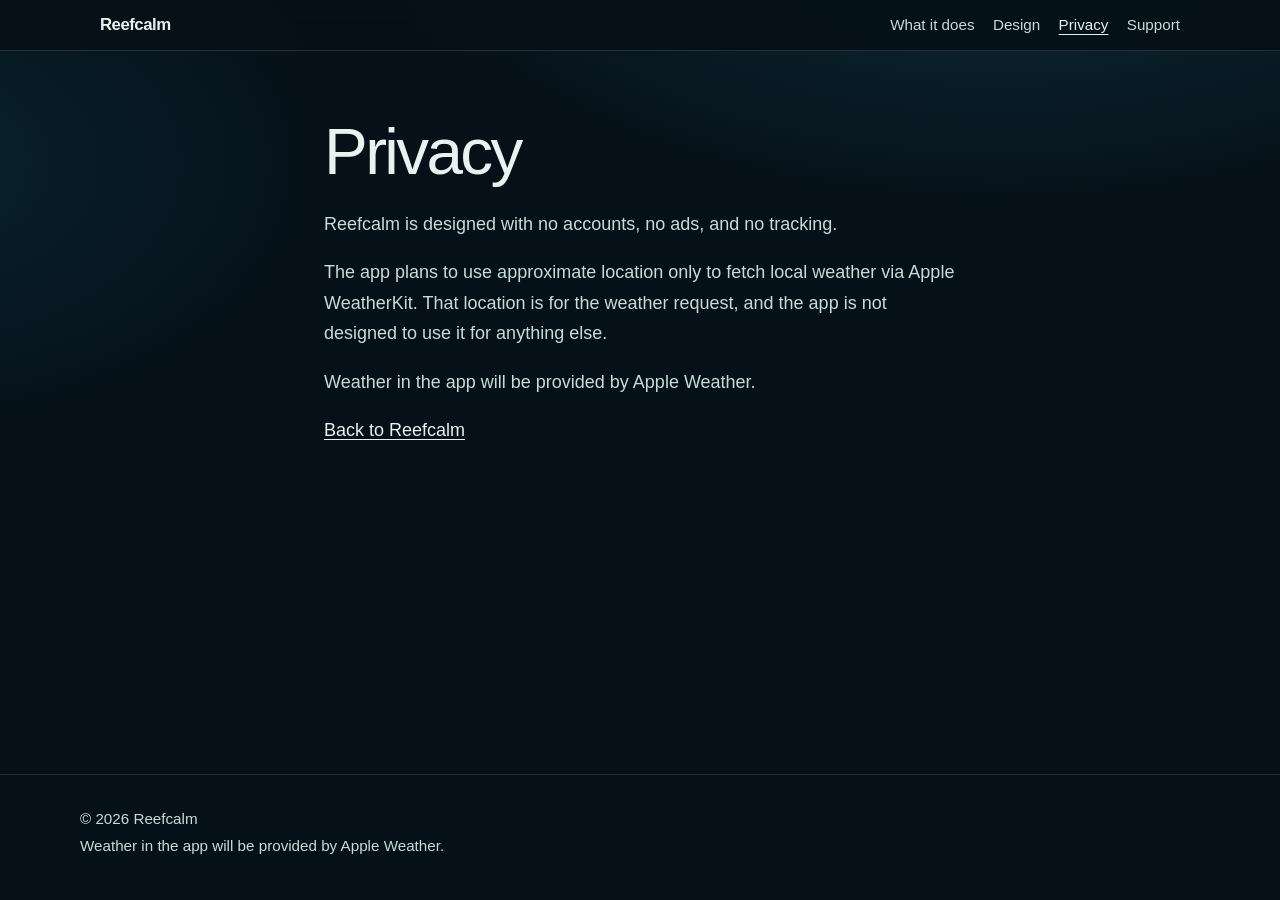
==== privacy.html @ 29d86023 "Add the Reefcalm outline website A static landing page and plain-language privacy summary for the up" ====
<!DOCTYPE html>
<html lang="en">
<head>
  <meta charset="utf-8">
  <meta name="viewport" content="width=device-width, initial-scale=1">
  <meta name="color-scheme" content="dark">
  <meta name="theme-color" content="#061018">
  <title>Privacy — Reefcalm</title>
  <meta name="description" content="Reefcalm is designed with no accounts, no ads, and no tracking. Approximate location is used only to fetch local weather via Apple WeatherKit.">
  <link rel="stylesheet" href="styles.css">
</head>
<body>
  <a class="skip-link" href="#main">Skip to content</a>
  <header class="site-header">
    <nav class="nav" aria-label="Primary">
      <a class="wordmark" href="index.html">Reefcalm</a>
      <ul class="nav-links">
        <li><a href="index.html#what">What it does</a></li>
        <li><a href="index.html#design">Design</a></li>
        <li><a href="privacy.html" aria-current="page">Privacy</a></li>
        <li><a href="index.html#support">Support</a></li>
      </ul>
    </nav>
  </header>

  <main id="main" class="legal" tabindex="-1">
    <h1>Privacy</h1>
    <p>Reefcalm is designed with no accounts, no ads, and no tracking.</p>
    <p>The app plans to use approximate location only to fetch local weather via Apple WeatherKit. That location is for the weather request, and the app is not designed to use it for anything else.</p>
    <p>Weather in the app will be provided by Apple Weather.</p>
    <p><a href="index.html">Back to Reefcalm</a></p>
  </main>

  <footer class="site-footer">
    <div class="footer-inner">
      <p>© 2026 Reefcalm</p>
      <p>Weather in the app will be provided by Apple Weather.</p>
    </div>
  </footer>
</body>
</html>
---- styles.css ----
:root {
  --bg: #061018;
  --bg-raised: #0c1d28;
  --text: #e7f3ef;
  --text-soft: #c5ddd6;
  --accent: #9fd0c6;
  --line: rgba(215, 239, 233, 0.14);
  --font: -apple-system, "SF Pro Text", "SF Pro Display", BlinkMacSystemFont, "Segoe UI", Helvetica, Arial, sans-serif;
  --content: 1120px;
  --pad: 1.25rem;
}

*,
*::before,
*::after {
  box-sizing: border-box;
}

html {
  scroll-behavior: smooth;
}

body {
  display: flex;
  flex-direction: column;
  margin: 0;
  min-height: 100vh;
  background:
    radial-gradient(1100px 560px at 78% -12%, rgba(26, 96, 118, 0.38), transparent 58%),
    radial-gradient(800px 480px at -10% 18%, rgba(10, 52, 68, 0.55), transparent 60%),
    var(--bg);
  color: var(--text);
  font-family: var(--font);
  font-size: 1.0625rem;
  line-height: 1.6;
  text-rendering: optimizeLegibility;
  -webkit-font-smoothing: antialiased;
}

::selection {
  background: #1a5c66;
  color: #f4fffc;
}

:focus-visible {
  outline: 2px solid var(--text);
  outline-offset: 3px;
}

a {
  color: var(--text);
}

a:visited {
  color: var(--text);
}

.skip-link {
  position: absolute;
  left: 1rem;
  top: -4rem;
  z-index: 20;
  padding: 0.6rem 1rem;
  background: var(--text);
  color: var(--bg);
  font-weight: 600;
  text-decoration: none;
}

.skip-link:focus {
  top: 1rem;
}

.site-header {
  position: sticky;
  top: 0;
  z-index: 5;
  background: rgba(6, 16, 24, 0.94);
  border-bottom: 1px solid var(--line);
  backdrop-filter: blur(16px);
}

.nav {
  display: flex;
  flex-wrap: wrap;
  align-items: center;
  justify-content: space-between;
  gap: 0.25rem 1.25rem;
  max-width: var(--content);
  margin: 0 auto;
  padding: 0.2rem var(--pad);
}

.wordmark {
  display: inline-flex;
  align-items: center;
  min-height: 44px;
  color: var(--text);
  font-size: 1.05rem;
  font-weight: 600;
  letter-spacing: -0.03em;
  text-decoration: none;
}

.nav-links {
  display: flex;
  flex-wrap: wrap;
  align-items: center;
  gap: 0.1rem 1.15rem;
  margin: 0;
  padding: 0;
  list-style: none;
}

.nav-links a {
  display: inline-flex;
  align-items: center;
  min-height: 44px;
  color: var(--text-soft);
  font-size: 0.95rem;
  text-decoration: none;
}

.nav-links a:hover,
.nav-links a:focus-visible,
.nav-links a[aria-current="page"] {
  color: var(--text);
  text-decoration: underline;
  text-underline-offset: 0.28em;
}

main a {
  text-underline-offset: 0.18em;
}

main {
  flex: 1 0 auto;
}

main:focus {
  outline: none;
}

section[id] {
  scroll-margin-top: 5rem;
}

h1,
h2,
h3 {
  font-weight: 500;
  letter-spacing: -0.03em;
  text-wrap: balance;
}

p {
  text-wrap: pretty;
}

.hero {
  display: grid;
  gap: 2rem;
  max-width: var(--content);
  margin: 0 auto;
  padding: 2.25rem var(--pad) 3.5rem;
  align-items: center;
}

.eyebrow {
  margin: 0 0 0.9rem;
  color: var(--accent);
  font-size: 0.8rem;
  font-weight: 600;
  letter-spacing: 0.14em;
  text-transform: uppercase;
}

.hero h1 {
  margin: 0;
  font-size: clamp(3.25rem, 8vw, 5.6rem);
  line-height: 0.95;
  letter-spacing: -0.045em;
}

.lede {
  margin: 1.15rem 0 0;
  max-width: 22ch;
  color: var(--text-soft);
  font-size: clamp(1.25rem, 2vw, 1.6rem);
  line-height: 1.35;
}

.tank {
  position: relative;
  aspect-ratio: 16 / 9;
  overflow: hidden;
  border-radius: 1.25rem;
  background: #06202e;
  box-shadow:
    0 0 0 1px rgba(215, 239, 233, 0.16),
    0 28px 70px rgba(0, 0, 0, 0.38);
}

.tank::after {
  content: "";
  position: absolute;
  inset: 0;
  z-index: 3;
  border-radius: inherit;
  box-shadow: inset 0 1px 0 rgba(255, 255, 255, 0.2);
  pointer-events: none;
}

.scene {
  position: absolute;
  inset: 0;
  display: block;
  width: 100%;
  height: 100%;
}

.ray {
  opacity: 0.72;
  transform-box: fill-box;
  transform-origin: 50% 0%;
  animation: ray 14s ease-in-out infinite alternate;
}

.ray-2 { animation-duration: 18s; animation-delay: -4s; }
.ray-3 { animation-duration: 15s; animation-delay: -8s; }
.ray-4 { animation-duration: 20s; animation-delay: -2s; }

.swimmer {
  position: absolute;
  left: 0;
  z-index: 1;
}

.swimmer svg {
  display: block;
  width: 100%;
  height: auto;
  overflow: visible;
  filter: drop-shadow(0 10px 12px rgba(0, 0, 0, 0.18));
}

.fish-body { fill: currentColor; }
.fish-fin { fill: currentColor; opacity: 0.7; }
.fish-eye { fill: #102833; }

.s1 {
  top: 22%;
  width: 19%;
  color: #d7ebe4;
  animation: swim-right 62s linear infinite;
  animation-delay: -12s;
}

.s2 {
  top: 44%;
  width: 15.5%;
  color: #8ecfc4;
  animation: swim-left 76s linear infinite;
  animation-delay: -36s;
}

.s3 {
  top: 64%;
  width: 11%;
  color: #e4d8c6;
  opacity: 0.92;
  animation: swim-right 54s linear infinite;
  animation-delay: -24s;
}

.face-left {
  transform: scaleX(-1);
  transform-origin: center;
}

.bubble {
  position: absolute;
  z-index: 2;
  border-radius: 50%;
  opacity: 0.8;
  background:
    radial-gradient(circle at 32% 32%, rgba(255, 255, 255, 0.72), rgba(255, 255, 255, 0.08) 42%, rgba(255, 255, 255, 0.02) 70%);
  box-shadow: inset 0 0 0 1px rgba(236, 248, 244, 0.55);
  animation: rise linear infinite;
}

.b1 { left: 16%; top: 74%; width: 9px; height: 9px; animation-duration: 19s; animation-delay: -2s; }
.b2 { left: 28%; top: 38%; width: 5px; height: 5px; animation-duration: 24s; animation-delay: -11s; }
.b3 { left: 47%; top: 82%; width: 13px; height: 13px; animation-duration: 22s; animation-delay: -6s; }
.b4 { left: 61%; top: 28%; width: 6px; height: 6px; animation-duration: 27s; animation-delay: -16s; }
.b5 { left: 73%; top: 56%; width: 10px; height: 10px; animation-duration: 21s; animation-delay: -9s; }
.b6 { left: 86%; top: 70%; width: 5px; height: 5px; animation-duration: 18s; animation-delay: -4s; }

.section {
  max-width: var(--content);
  margin: 0 auto;
  padding: 3.25rem var(--pad);
  border-top: 1px solid var(--line);
}

.section p {
  max-width: 40rem;
  margin: 0;
  color: var(--text-soft);
  font-size: 1.075rem;
  line-height: 1.65;
}

.section p + p,
.section .more {
  margin-top: 1rem;
}

.more {
  display: inline-block;
}

.features {
  display: grid;
  gap: 1rem;
  margin: 1.5rem 0 0;
  padding: 0;
  list-style: none;
}

.features li {
  padding: 1.4rem 1.35rem 1.5rem;
  background: var(--bg-raised);
  border: 1px solid var(--line);
  border-radius: 1.15rem;
}

.features h3 {
  margin: 0 0 0.5rem;
  font-size: 1.22rem;
}

.features p {
  max-width: none;
  font-size: 1rem;
  line-height: 1.55;
}

.site-footer {
  border-top: 1px solid var(--line);
  padding: 1.75rem var(--pad) 2.4rem;
}

.footer-inner {
  max-width: var(--content);
  margin: 0 auto;
}

.site-footer p {
  margin: 0.2rem 0;
  color: var(--text-soft);
  font-size: 0.95rem;
}

.legal {
  max-width: 42rem;
  margin: 0 auto;
  padding: 4.25rem var(--pad) 5rem;
}

.legal h1 {
  margin: 0 0 1.5rem;
  font-size: clamp(2.6rem, 6vw, 4.1rem);
  line-height: 1;
  letter-spacing: -0.04em;
}

.legal p {
  margin: 0 0 1.1rem;
  color: var(--text-soft);
  font-size: 1.125rem;
  line-height: 1.7;
}

@keyframes ray {
  from { opacity: 0.42; transform: rotate(-1.1deg) scaleX(0.96); }
  to { opacity: 0.95; transform: rotate(1.1deg) scaleX(1.05); }
}

@keyframes swim-right {
  0% { transform: translate3d(-30%, 0, 0); opacity: 0; }
  8% { opacity: 1; }
  28% { transform: translate3d(90%, -12px, 0); opacity: 1; }
  52% { transform: translate3d(230%, 8px, 0); opacity: 1; }
  76% { transform: translate3d(370%, -8px, 0); opacity: 1; }
  92% { opacity: 1; }
  100% { transform: translate3d(540%, 0, 0); opacity: 0; }
}

@keyframes swim-left {
  0% { transform: translate3d(640%, 0, 0); opacity: 0; }
  8% { opacity: 1; }
  30% { transform: translate3d(430%, 10px, 0); opacity: 1; }
  55% { transform: translate3d(230%, -8px, 0); opacity: 1; }
  80% { transform: translate3d(40%, 6px, 0); opacity: 1; }
  92% { opacity: 1; }
  100% { transform: translate3d(-40%, 0, 0); opacity: 0; }
}

@keyframes rise {
  0% { top: 96%; opacity: 0; transform: translateX(0); }
  14% { opacity: 0.85; }
  50% { transform: translateX(7px); }
  100% { top: -8%; opacity: 0; transform: translateX(-5px); }
}

@media (min-width: 720px) {
  .tank { border-radius: 1.85rem; }
}

@media (min-width: 880px) {
  .features { grid-template-columns: repeat(3, 1fr); }
}

@media (min-width: 960px) {
  .hero {
    grid-template-columns: minmax(16rem, 0.78fr) minmax(0, 1.22fr);
    column-gap: 4rem;
    min-height: calc(100svh - 4.5rem);
    padding-top: 1.5rem;
    padding-bottom: 3rem;
  }
}

@media (max-width: 380px) {
  .nav-links { gap: 0.1rem 0.75rem; }
  .nav-links a { font-size: 0.9rem; }
}

@media (prefers-reduced-motion: reduce) {
  html { scroll-behavior: auto; }

  *,
  *::before,
  *::after {
    animation: none !important;
    transition: none !important;
  }

  .ray { opacity: 0.75; transform: none; }
  .bubble { opacity: 0.8; transform: none; }

  .s1 { left: 12%; top: 26%; opacity: 1; transform: none; }
  .s2 { left: 60%; top: 44%; opacity: 1; transform: none; }
  .s3 { left: 30%; top: 64%; opacity: 0.92; transform: none; }
}

@media (forced-colors: active) {
  .tank { forced-color-adjust: none; border: 1px solid CanvasText; }
  .features li { border: 1px solid CanvasText; }
}
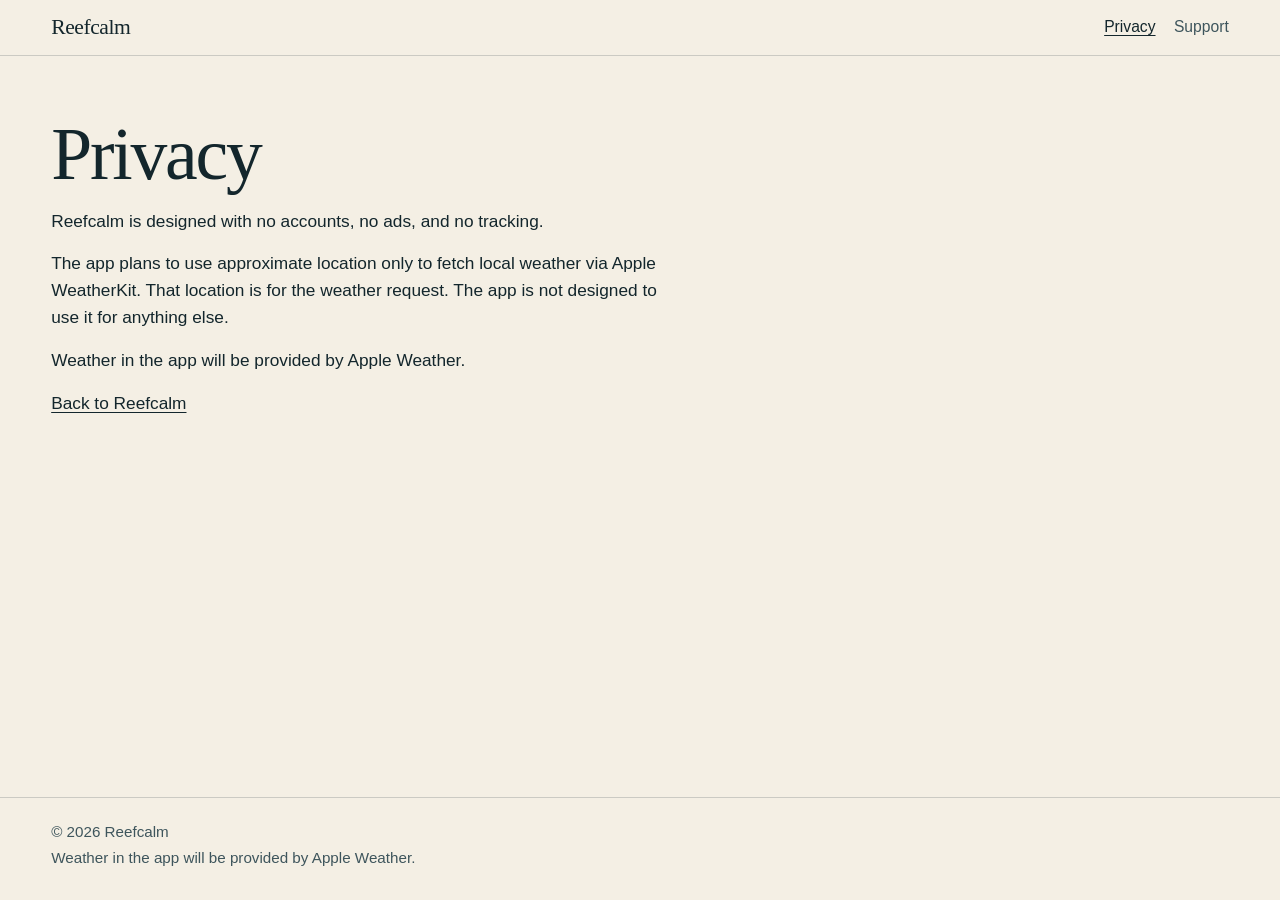
==== commit fe4923b4: "Redo the Reefcalm page around the aquarium Keep the fish animation and replace the dark template wit" ====
--- a/privacy.html
+++ b/privacy.html
@@ -3,8 +3,8 @@
 <head>
   <meta charset="utf-8">
   <meta name="viewport" content="width=device-width, initial-scale=1">
-  <meta name="color-scheme" content="dark">
-  <meta name="theme-color" content="#061018">
+  <meta name="color-scheme" content="light">
+  <meta name="theme-color" content="#f4efe4">
   <title>Privacy — Reefcalm</title>
   <meta name="description" content="Reefcalm is designed with no accounts, no ads, and no tracking. Approximate location is used only to fetch local weather via Apple WeatherKit.">
   <link rel="stylesheet" href="styles.css">
@@ -13,20 +13,18 @@
   <a class="skip-link" href="#main">Skip to content</a>
   <header class="site-header">
     <nav class="nav" aria-label="Primary">
-      <a class="wordmark" href="index.html">Reefcalm</a>
+      <a class="brand" href="index.html">Reefcalm</a>
       <ul class="nav-links">
-        <li><a href="index.html#what">What it does</a></li>
-        <li><a href="index.html#design">Design</a></li>
         <li><a href="privacy.html" aria-current="page">Privacy</a></li>
         <li><a href="index.html#support">Support</a></li>
       </ul>
     </nav>
   </header>
 
-  <main id="main" class="legal" tabindex="-1">
+  <main id="main" class="sheet" tabindex="-1">
     <h1>Privacy</h1>
     <p>Reefcalm is designed with no accounts, no ads, and no tracking.</p>
-    <p>The app plans to use approximate location only to fetch local weather via Apple WeatherKit. That location is for the weather request, and the app is not designed to use it for anything else.</p>
+    <p>The app plans to use approximate location only to fetch local weather via Apple WeatherKit. That location is for the weather request. The app is not designed to use it for anything else.</p>
     <p>Weather in the app will be provided by Apple Weather.</p>
     <p><a href="index.html">Back to Reefcalm</a></p>
   </main>
--- a/styles.css
+++ b/styles.css
@@ -1,13 +1,14 @@
 :root {
-  --bg: #061018;
-  --bg-raised: #0c1d28;
-  --text: #e7f3ef;
-  --text-soft: #c5ddd6;
-  --accent: #9fd0c6;
-  --line: rgba(215, 239, 233, 0.14);
-  --font: -apple-system, "SF Pro Text", "SF Pro Display", BlinkMacSystemFont, "Segoe UI", Helvetica, Arial, sans-serif;
-  --content: 1120px;
-  --pad: 1.25rem;
+  --paper: #f4efe4;
+  --ink: #13262c;
+  --muted: #3e555c;
+  --rule: rgba(19, 38, 44, 0.18);
+  --plaster: #e7dcc8;
+  --floor: #d3c4ae;
+  --bezel: #1c1814;
+  --display: Didot, "Bodoni MT", "Bodoni 72", "Didot LT STD", "Hoefler Text", Georgia, "Times New Roman", serif;
+  --sans: "Avenir Next", Avenir, "Segoe UI", "Helvetica Neue", Helvetica, Arial, sans-serif;
+  --pad: clamp(1.15rem, 4vw, 3.25rem);
 }
 
 *,
@@ -25,59 +26,73 @@
   flex-direction: column;
   margin: 0;
   min-height: 100vh;
-  background:
-    radial-gradient(1100px 560px at 78% -12%, rgba(26, 96, 118, 0.38), transparent 58%),
-    radial-gradient(800px 480px at -10% 18%, rgba(10, 52, 68, 0.55), transparent 60%),
-    var(--bg);
-  color: var(--text);
-  font-family: var(--font);
-  font-size: 1.0625rem;
-  line-height: 1.6;
+  background: var(--paper);
+  color: var(--ink);
+  font: 18px/1.55 var(--sans);
   text-rendering: optimizeLegibility;
   -webkit-font-smoothing: antialiased;
 }
 
 ::selection {
-  background: #1a5c66;
-  color: #f4fffc;
+  background: #1d4c56;
+  color: var(--paper);
 }
 
 :focus-visible {
-  outline: 2px solid var(--text);
+  outline: 2px solid var(--ink);
   outline-offset: 3px;
 }
 
 a {
-  color: var(--text);
+  color: var(--ink);
 }
 
 a:visited {
-  color: var(--text);
+  color: var(--ink);
+}
+
+img,
+svg {
+  max-width: 100%;
 }
 
 .skip-link {
   position: absolute;
-  left: 1rem;
+  left: var(--pad);
   top: -4rem;
   z-index: 20;
-  padding: 0.6rem 1rem;
-  background: var(--text);
-  color: var(--bg);
+  padding: 0.55rem 0.8rem;
+  background: var(--ink);
+  color: var(--paper);
   font-weight: 600;
   text-decoration: none;
 }
 
 .skip-link:focus {
-  top: 1rem;
-}
+  top: 0.75rem;
+}
+
+main {
+  flex: 1 0 auto;
+}
+
+main:focus {
+  outline: none;
+}
+
+section[id] {
+  scroll-margin-top: 1.5rem;
+}
+
+p {
+  text-wrap: pretty;
+}
+
+/* Header */
 
 .site-header {
-  position: sticky;
-  top: 0;
-  z-index: 5;
-  background: rgba(6, 16, 24, 0.94);
-  border-bottom: 1px solid var(--line);
-  backdrop-filter: blur(16px);
+  background: var(--paper);
+  border-bottom: 1px solid var(--rule);
 }
 
 .nav {
@@ -86,27 +101,25 @@
   align-items: center;
   justify-content: space-between;
   gap: 0.25rem 1.25rem;
-  max-width: var(--content);
-  margin: 0 auto;
-  padding: 0.2rem var(--pad);
-}
-
-.wordmark {
+  padding: 0.35rem var(--pad);
+}
+
+.brand {
   display: inline-flex;
   align-items: center;
   min-height: 44px;
-  color: var(--text);
-  font-size: 1.05rem;
-  font-weight: 600;
-  letter-spacing: -0.03em;
+  color: var(--ink);
+  font-family: var(--display);
+  font-size: 1.35rem;
+  font-weight: 500;
+  letter-spacing: -0.02em;
   text-decoration: none;
 }
 
 .nav-links {
   display: flex;
   flex-wrap: wrap;
-  align-items: center;
-  gap: 0.1rem 1.15rem;
+  gap: 0.15rem 1.15rem;
   margin: 0;
   padding: 0;
   list-style: none;
@@ -116,99 +129,172 @@
   display: inline-flex;
   align-items: center;
   min-height: 44px;
-  color: var(--text-soft);
-  font-size: 0.95rem;
+  color: var(--muted);
+  font-size: 0.98rem;
   text-decoration: none;
 }
 
 .nav-links a:hover,
 .nav-links a:focus-visible,
 .nav-links a[aria-current="page"] {
-  color: var(--text);
+  color: var(--ink);
   text-decoration: underline;
-  text-underline-offset: 0.28em;
-}
-
-main a {
-  text-underline-offset: 0.18em;
-}
-
-main {
-  flex: 1 0 auto;
-}
-
-main:focus {
-  outline: none;
-}
-
-section[id] {
-  scroll-margin-top: 5rem;
-}
-
-h1,
-h2,
-h3 {
-  font-weight: 500;
+  text-underline-offset: 0.22em;
+}
+
+.brand[aria-current="page"] {
+  text-decoration: none;
+}
+
+/* Masthead */
+
+.hero {
+  padding: 1.35rem var(--pad) 0;
+}
+
+.name {
+  margin: 0;
+  font-family: var(--display);
+  font-size: clamp(3.05rem, 11.2vw, 8.4rem);
+  font-weight: 500;
+  line-height: 0.84;
   letter-spacing: -0.03em;
-  text-wrap: balance;
-}
-
-p {
-  text-wrap: pretty;
-}
-
-.hero {
+  hyphens: none;
+}
+
+.hero-grid {
   display: grid;
-  gap: 2rem;
-  max-width: var(--content);
-  margin: 0 auto;
-  padding: 2.25rem var(--pad) 3.5rem;
-  align-items: center;
-}
-
-.eyebrow {
-  margin: 0 0 0.9rem;
-  color: var(--accent);
-  font-size: 0.8rem;
-  font-weight: 600;
-  letter-spacing: 0.14em;
-  text-transform: uppercase;
+  gap: 1.75rem;
+  margin-top: 1.4rem;
 }
 
 .hero h1 {
   margin: 0;
-  font-size: clamp(3.25rem, 8vw, 5.6rem);
-  line-height: 0.95;
-  letter-spacing: -0.045em;
+  max-width: 12ch;
+  font-family: var(--display);
+  font-size: clamp(1.75rem, 3vw, 2.45rem);
+  font-style: italic;
+  font-weight: 500;
+  line-height: 1.12;
+  letter-spacing: -0.02em;
 }
 
 .lede {
-  margin: 1.15rem 0 0;
-  max-width: 22ch;
-  color: var(--text-soft);
-  font-size: clamp(1.25rem, 2vw, 1.6rem);
-  line-height: 1.35;
-}
-
-.tank {
+  margin: 1rem 0 0;
+  max-width: 34ch;
+  font-size: 1.05rem;
+}
+
+.soon {
+  margin: 1.2rem 0 0;
+}
+
+.soon::before {
+  content: "";
+  display: block;
+  width: 2.25rem;
+  height: 1px;
+  margin-bottom: 0.75rem;
+  background: var(--ink);
+}
+
+.stage {
+  margin: 0;
+}
+
+.wall {
+  background: var(--plaster);
+  padding: 1.6rem var(--pad) 0;
+  margin-inline: calc(var(--pad) * -1);
+}
+
+.wall::after {
+  content: "";
+  display: block;
+  height: 1.15rem;
+  margin-top: 1.5rem;
+  background: var(--floor);
+}
+
+.bezel {
+  background: var(--bezel);
+  padding: 0.42rem 0.42rem 0.68rem;
+  border-radius: 0.55rem;
+  box-shadow: 0 14px 26px rgba(48, 32, 18, 0.14);
+}
+
+.screen {
   position: relative;
   aspect-ratio: 16 / 9;
   overflow: hidden;
-  border-radius: 1.25rem;
   background: #06202e;
-  box-shadow:
-    0 0 0 1px rgba(215, 239, 233, 0.16),
-    0 28px 70px rgba(0, 0, 0, 0.38);
-}
-
-.tank::after {
-  content: "";
+  container-type: inline-size;
+}
+
+.stage figcaption {
+  margin: 0.7rem 0 0;
+  max-width: 46ch;
+  color: var(--muted);
+  font-size: 0.92rem;
+  line-height: 1.45;
+}
+
+.hud {
+  position: absolute;
+  z-index: 3;
+  top: 8%;
+  right: 6.5%;
+  max-width: 62%;
+  color: #f3f6f2;
+  text-align: right;
+  text-shadow: 0 1px 1px rgba(4, 16, 24, 0.7);
+}
+
+.time {
+  margin: 0;
+  font-family: var(--display);
+  font-size: 12cqw;
+  font-weight: 400;
+  line-height: 0.8;
+  letter-spacing: -0.03em;
+  font-variant-numeric: tabular-nums;
+}
+
+.when,
+.wx,
+.credit {
+  margin: 0;
+  font-family: var(--sans);
+  font-weight: 500;
+}
+
+.when {
+  margin-top: 0.35em;
+  font-size: max(0.78rem, 2.7cqw);
+  line-height: 1.15;
+}
+
+.wx {
+  margin-top: 0.06em;
+  font-size: max(0.9rem, 3.15cqw);
+  line-height: 1.15;
+}
+
+.credit {
+  margin-top: 0.4em;
+  font-size: max(0.68rem, 1.85cqw);
+  font-weight: 500;
+  line-height: 1.15;
+}
+
+/* Aquarium — keep this motion as it is */
+
+.tank {
   position: absolute;
   inset: 0;
-  z-index: 3;
-  border-radius: inherit;
-  box-shadow: inset 0 1px 0 rgba(255, 255, 255, 0.2);
-  pointer-events: none;
+  z-index: 1;
+  overflow: hidden;
+  background: #06202e;
 }
 
 .scene {
@@ -296,92 +382,6 @@
 .b5 { left: 73%; top: 56%; width: 10px; height: 10px; animation-duration: 21s; animation-delay: -9s; }
 .b6 { left: 86%; top: 70%; width: 5px; height: 5px; animation-duration: 18s; animation-delay: -4s; }
 
-.section {
-  max-width: var(--content);
-  margin: 0 auto;
-  padding: 3.25rem var(--pad);
-  border-top: 1px solid var(--line);
-}
-
-.section p {
-  max-width: 40rem;
-  margin: 0;
-  color: var(--text-soft);
-  font-size: 1.075rem;
-  line-height: 1.65;
-}
-
-.section p + p,
-.section .more {
-  margin-top: 1rem;
-}
-
-.more {
-  display: inline-block;
-}
-
-.features {
-  display: grid;
-  gap: 1rem;
-  margin: 1.5rem 0 0;
-  padding: 0;
-  list-style: none;
-}
-
-.features li {
-  padding: 1.4rem 1.35rem 1.5rem;
-  background: var(--bg-raised);
-  border: 1px solid var(--line);
-  border-radius: 1.15rem;
-}
-
-.features h3 {
-  margin: 0 0 0.5rem;
-  font-size: 1.22rem;
-}
-
-.features p {
-  max-width: none;
-  font-size: 1rem;
-  line-height: 1.55;
-}
-
-.site-footer {
-  border-top: 1px solid var(--line);
-  padding: 1.75rem var(--pad) 2.4rem;
-}
-
-.footer-inner {
-  max-width: var(--content);
-  margin: 0 auto;
-}
-
-.site-footer p {
-  margin: 0.2rem 0;
-  color: var(--text-soft);
-  font-size: 0.95rem;
-}
-
-.legal {
-  max-width: 42rem;
-  margin: 0 auto;
-  padding: 4.25rem var(--pad) 5rem;
-}
-
-.legal h1 {
-  margin: 0 0 1.5rem;
-  font-size: clamp(2.6rem, 6vw, 4.1rem);
-  line-height: 1;
-  letter-spacing: -0.04em;
-}
-
-.legal p {
-  margin: 0 0 1.1rem;
-  color: var(--text-soft);
-  font-size: 1.125rem;
-  line-height: 1.7;
-}
-
 @keyframes ray {
   from { opacity: 0.42; transform: rotate(-1.1deg) scaleX(0.96); }
   to { opacity: 0.95; transform: rotate(1.1deg) scaleX(1.05); }
@@ -414,27 +414,230 @@
   100% { top: -8%; opacity: 0; transform: translateX(-5px); }
 }
 
+/* Lower page */
+
+.block {
+  width: min(46rem, calc(100% - 2 * var(--pad)));
+  margin: clamp(3.5rem, 8vw, 5.75rem) 0 0 var(--pad);
+}
+
+.block h2 {
+  margin: 0;
+  font-family: var(--display);
+  font-size: clamp(2rem, 4vw, 2.7rem);
+  font-weight: 500;
+  letter-spacing: -0.025em;
+  line-height: 1.05;
+}
+
+.dek {
+  margin: 0.55rem 0 0;
+  color: var(--muted);
+}
+
+.what-list {
+  margin: 1.35rem 0 0;
+  padding: 0;
+  list-style: none;
+  border-bottom: 1px solid var(--rule);
+}
+
+.what-list li {
+  display: grid;
+  gap: 0.2rem 1.5rem;
+  padding: 0.95rem 0;
+  border-top: 1px solid var(--rule);
+}
+
+.what-list h3 {
+  margin: 0;
+  font-family: var(--sans);
+  font-size: 1rem;
+  font-weight: 600;
+  letter-spacing: -0.01em;
+}
+
+.what-list p,
+.settings-copy p,
+.notes p {
+  margin: 0;
+  max-width: 42ch;
+}
+
+.notes p + p,
+.settings-copy p {
+  margin-top: 0.75rem;
+}
+
+.settings {
+  width: min(68rem, calc(100% - 2 * var(--pad)));
+}
+
+.settings-copy p {
+  margin-top: 0.8rem;
+  max-width: 36ch;
+}
+
+.wall-small {
+  margin-inline: 0;
+  padding: 1.25rem 1.15rem 0;
+}
+
+.stage-small {
+  margin-top: 1.5rem;
+}
+
+.settings-screen {
+  position: absolute;
+  inset: 0;
+  display: flex;
+  flex-direction: column;
+  justify-content: center;
+  padding: 0 8%;
+  background: #10262c;
+  color: #f4efe4;
+}
+
+.set-name {
+  margin: 0 0 0.35em;
+  font-family: var(--display);
+  font-size: max(1.35rem, 6.5cqw);
+  font-weight: 500;
+  letter-spacing: -0.02em;
+}
+
+.set-rows {
+  margin: 0;
+  padding: 0;
+  list-style: none;
+}
+
+.set-rows li {
+  display: flex;
+  justify-content: space-between;
+  gap: 1rem;
+  padding: 0.42em 0;
+  border-top: 1px solid rgba(244, 239, 228, 0.28);
+  font-size: max(0.95rem, 3.8cqw);
+}
+
+.set-rows li:last-child {
+  border-bottom: 1px solid rgba(244, 239, 228, 0.28);
+}
+
+.notes {
+  display: grid;
+  gap: 2.25rem;
+  width: min(46rem, calc(100% - 2 * var(--pad)));
+  margin-bottom: clamp(3rem, 7vw, 4.5rem);
+}
+
+.notes h2 {
+  margin-bottom: 0.7rem;
+}
+
+.notes a {
+  text-underline-offset: 0.18em;
+}
+
+/* Privacy page */
+
+.sheet {
+  width: min(38rem, calc(100% - 2 * var(--pad)));
+  margin: 0 0 clamp(3rem, 8vw, 5rem) var(--pad);
+  padding-top: clamp(2.5rem, 6vw, 4rem);
+}
+
+.sheet h1 {
+  margin: 0 0 1.1rem;
+  font-family: var(--display);
+  font-size: clamp(3rem, 7vw, 4.6rem);
+  font-weight: 500;
+  letter-spacing: -0.03em;
+  line-height: 0.95;
+}
+
+.sheet p {
+  margin: 0 0 1rem;
+  font-size: 1.08rem;
+}
+
+.sheet a {
+  text-underline-offset: 0.18em;
+}
+
+/* Footer */
+
+.site-footer {
+  margin-top: auto;
+  border-top: 1px solid var(--rule);
+  padding: 1.25rem var(--pad) 1.75rem;
+}
+
+.footer-inner {
+  width: min(46rem, 100%);
+}
+
+.site-footer p {
+  margin: 0.15rem 0;
+  color: var(--muted);
+  font-size: 0.95rem;
+}
+
 @media (min-width: 720px) {
-  .tank { border-radius: 1.85rem; }
-}
-
-@media (min-width: 880px) {
-  .features { grid-template-columns: repeat(3, 1fr); }
-}
-
-@media (min-width: 960px) {
+  .what-list li {
+    grid-template-columns: 6.5rem 1fr;
+    align-items: baseline;
+  }
+}
+
+@media (min-width: 980px) {
   .hero {
-    grid-template-columns: minmax(16rem, 0.78fr) minmax(0, 1.22fr);
-    column-gap: 4rem;
-    min-height: calc(100svh - 4.5rem);
-    padding-top: 1.5rem;
-    padding-bottom: 3rem;
-  }
-}
-
-@media (max-width: 380px) {
-  .nav-links { gap: 0.1rem 0.75rem; }
-  .nav-links a { font-size: 0.9rem; }
+    padding-right: 0;
+  }
+
+  .name {
+    padding-right: var(--pad);
+  }
+
+  .hero-grid {
+    grid-template-columns: minmax(16rem, 22rem) minmax(0, 1fr);
+    gap: 2.5rem 3rem;
+    align-items: end;
+    margin-top: 1.75rem;
+  }
+
+  .hero-copy {
+    padding-bottom: 2.4rem;
+  }
+
+  .wall {
+    margin-inline: 0;
+    padding: 2.4rem 0 0 2rem;
+  }
+
+  .bezel {
+    margin-right: clamp(1.1rem, 3vw, 2.6rem);
+  }
+
+  .settings {
+    display: grid;
+    grid-template-columns: minmax(0, 1.2fr) minmax(16rem, 22rem);
+    gap: 2rem 3rem;
+    align-items: center;
+    width: min(70rem, calc(100% - 2 * var(--pad)));
+  }
+
+  .stage-small {
+    margin-top: 0;
+    order: -1;
+  }
+
+  .notes {
+    grid-template-columns: 1fr 1fr;
+    gap: 2rem 3rem;
+    align-items: start;
+  }
 }
 
 @media (prefers-reduced-motion: reduce) {
@@ -456,6 +659,14 @@
 }
 
 @media (forced-colors: active) {
-  .tank { forced-color-adjust: none; border: 1px solid CanvasText; }
-  .features li { border: 1px solid CanvasText; }
-}
+  .tank,
+  .settings-screen {
+    forced-color-adjust: none;
+  }
+
+  .bezel,
+  .what-list,
+  .what-list li {
+    border: 1px solid CanvasText;
+  }
+}
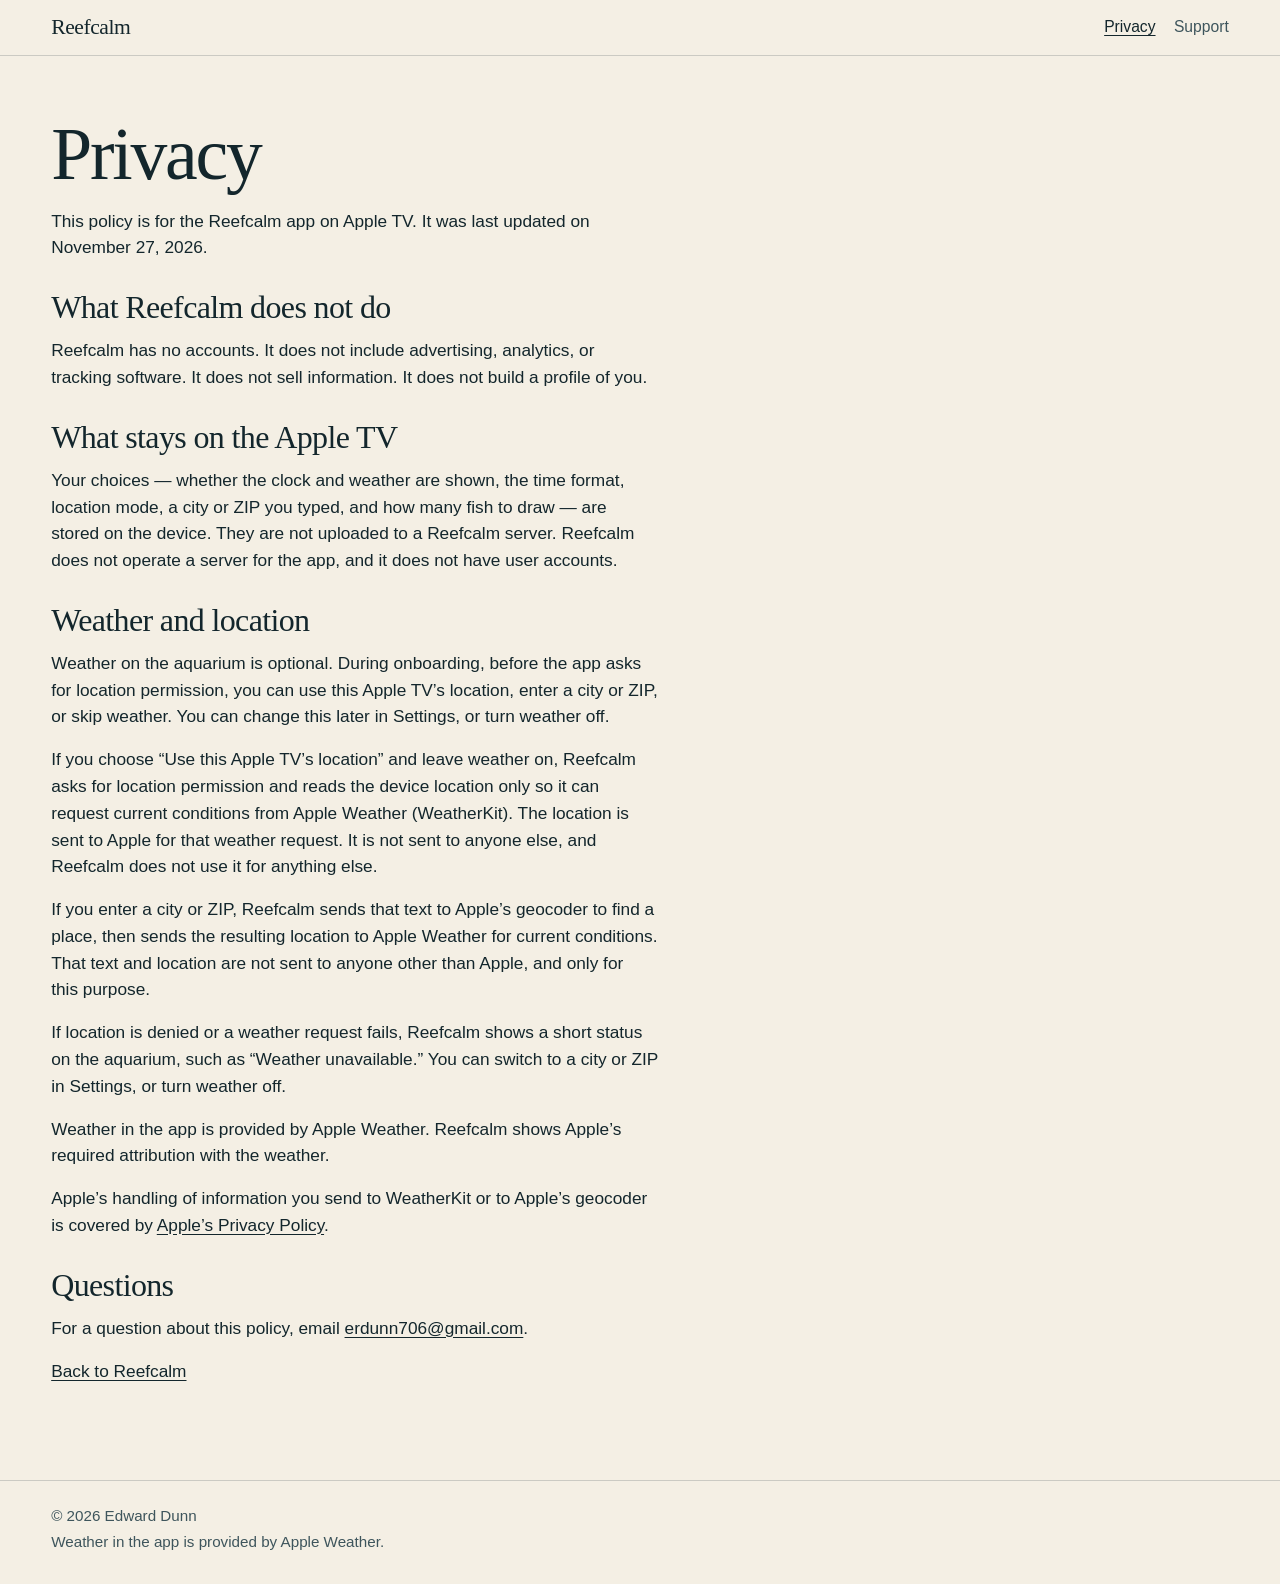
==== commit 6446aa8e: "Add real screenshots, a support page, and an accurate privacy policy The live privacy page still tal" ====
--- a/privacy.html
+++ b/privacy.html
@@ -6,7 +6,7 @@
   <meta name="color-scheme" content="light">
   <meta name="theme-color" content="#f4efe4">
   <title>Privacy — Reefcalm</title>
-  <meta name="description" content="Reefcalm is designed with no accounts, no ads, and no tracking. Approximate location is used only to fetch local weather via Apple WeatherKit.">
+  <meta name="description" content="Reefcalm has no accounts, no ads, and no tracking. Location is used only to fetch local weather from Apple Weather, if you turn weather on.">
   <link rel="stylesheet" href="styles.css">
 </head>
 <body>
@@ -16,23 +16,38 @@
       <a class="brand" href="index.html">Reefcalm</a>
       <ul class="nav-links">
         <li><a href="privacy.html" aria-current="page">Privacy</a></li>
-        <li><a href="index.html#support">Support</a></li>
+        <li><a href="support.html">Support</a></li>
       </ul>
     </nav>
   </header>
 
   <main id="main" class="sheet" tabindex="-1">
     <h1>Privacy</h1>
-    <p>Reefcalm is designed with no accounts, no ads, and no tracking.</p>
-    <p>The app plans to use approximate location only to fetch local weather via Apple WeatherKit. That location is for the weather request. The app is not designed to use it for anything else.</p>
-    <p>Weather in the app will be provided by Apple Weather.</p>
+    <p>This policy is for the Reefcalm app on Apple TV. It was last updated on November 27, 2026.</p>
+
+    <h2>What Reefcalm does not do</h2>
+    <p>Reefcalm has no accounts. It does not include advertising, analytics, or tracking software. It does not sell information. It does not build a profile of you.</p>
+
+    <h2>What stays on the Apple TV</h2>
+    <p>Your choices — whether the clock and weather are shown, the time format, location mode, a city or ZIP you typed, and how many fish to draw — are stored on the device. They are not uploaded to a Reefcalm server. Reefcalm does not operate a server for the app, and it does not have user accounts.</p>
+
+    <h2>Weather and location</h2>
+    <p>Weather on the aquarium is optional. During onboarding, before the app asks for location permission, you can use this Apple TV’s location, enter a city or ZIP, or skip weather. You can change this later in Settings, or turn weather off.</p>
+    <p>If you choose “Use this Apple TV’s location” and leave weather on, Reefcalm asks for location permission and reads the device location only so it can request current conditions from Apple Weather (WeatherKit). The location is sent to Apple for that weather request. It is not sent to anyone else, and Reefcalm does not use it for anything else.</p>
+    <p>If you enter a city or ZIP, Reefcalm sends that text to Apple’s geocoder to find a place, then sends the resulting location to Apple Weather for current conditions. That text and location are not sent to anyone other than Apple, and only for this purpose.</p>
+    <p>If location is denied or a weather request fails, Reefcalm shows a short status on the aquarium, such as “Weather unavailable.” You can switch to a city or ZIP in Settings, or turn weather off.</p>
+    <p>Weather in the app is provided by Apple Weather. Reefcalm shows Apple’s required attribution with the weather.</p>
+    <p>Apple’s handling of information you send to WeatherKit or to Apple’s geocoder is covered by <a href="https://www.apple.com/legal/privacy/">Apple’s Privacy Policy</a>.</p>
+
+    <h2>Questions</h2>
+    <p>For a question about this policy, email <a href="mailto:erdunn706@gmail.com">erdunn706@gmail.com</a>.</p>
     <p><a href="index.html">Back to Reefcalm</a></p>
   </main>
 
   <footer class="site-footer">
     <div class="footer-inner">
-      <p>© 2026 Reefcalm</p>
-      <p>Weather in the app will be provided by Apple Weather.</p>
+      <p>© 2026 Edward Dunn</p>
+      <p>Weather in the app is provided by Apple Weather.</p>
     </div>
   </footer>
 </body>
--- a/styles.css
+++ b/styles.css
@@ -670,3 +670,57 @@
     border: 1px solid CanvasText;
   }
 }
+
+/* Screenshots from the Apple TV */
+
+.shots-block {
+  width: min(70rem, calc(100% - 2 * var(--pad)));
+}
+
+.shot-list {
+  margin: 1.6rem 0 0;
+  padding: 0;
+  list-style: none;
+  display: grid;
+  gap: 2.25rem;
+}
+
+.shot {
+  margin: 0;
+}
+
+.shot .bezel {
+  padding: 0.42rem 0.42rem 0.68rem;
+}
+
+.shot img,
+.shot-in-tv {
+  display: block;
+  width: 100%;
+  height: auto;
+  border: 0;
+}
+
+.shot figcaption {
+  margin: 0.7rem 0 0;
+  max-width: 52ch;
+  color: var(--muted);
+  font-size: 0.92rem;
+  line-height: 1.45;
+}
+
+.sheet h2 {
+  margin: 1.75rem 0 0.7rem;
+  font-family: var(--display);
+  font-size: clamp(1.55rem, 3vw, 2rem);
+  font-weight: 500;
+  letter-spacing: -0.02em;
+  line-height: 1.15;
+}
+
+@media (min-width: 980px) {
+  .shot-list {
+    grid-template-columns: 1fr;
+    gap: 2.75rem;
+  }
+}
